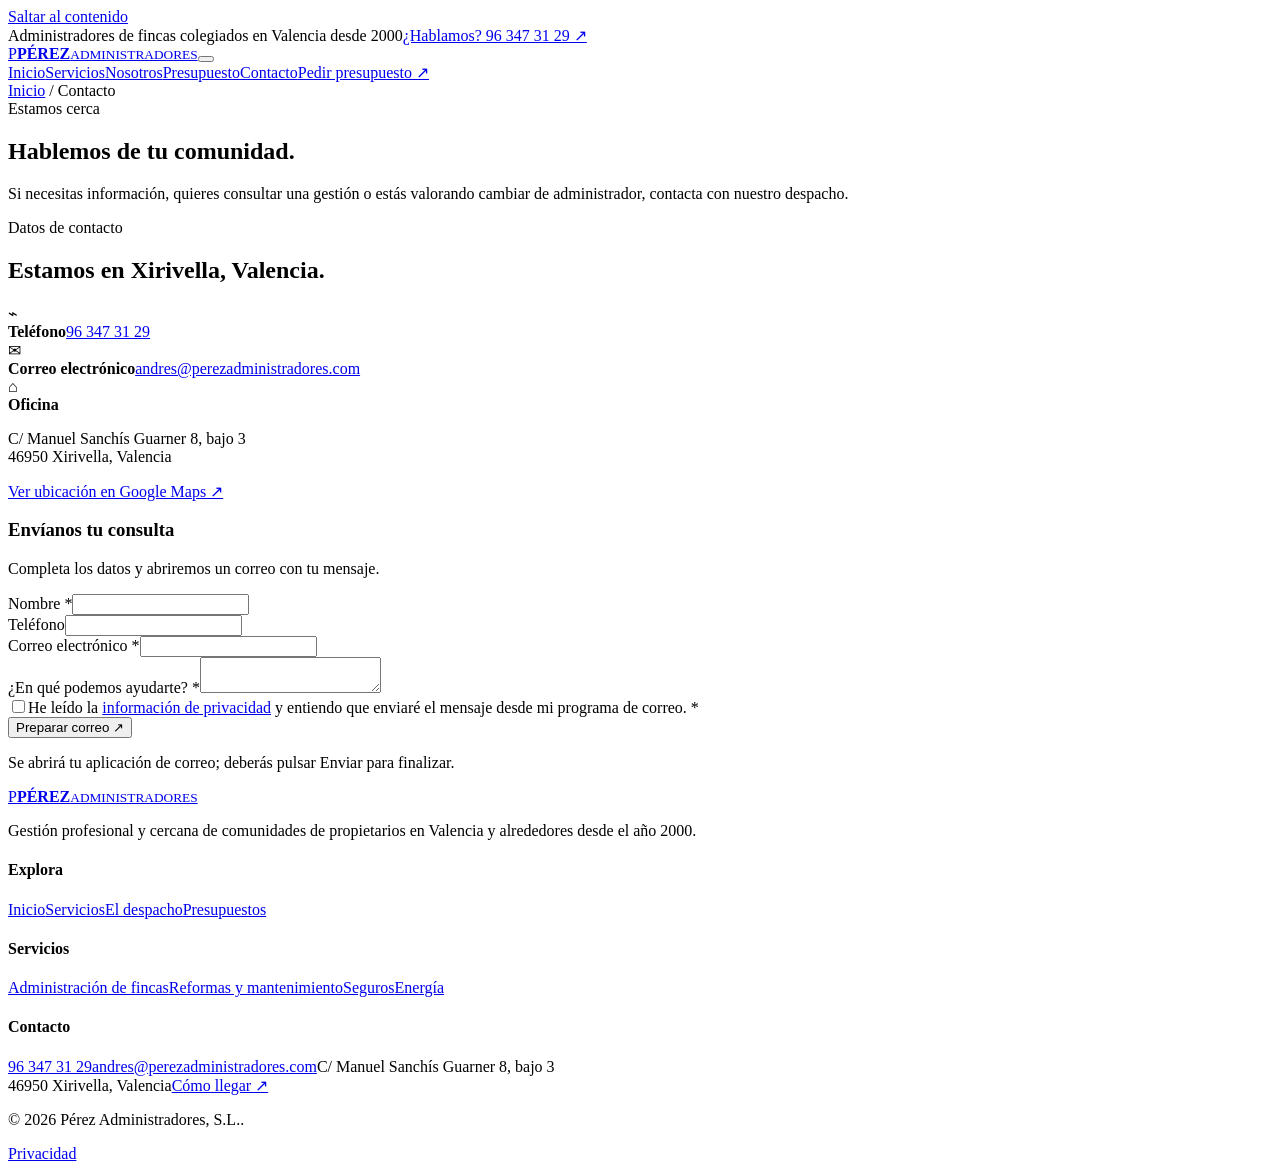
==== contacto.html @ abc40486 "Add files via upload" ====
<!doctype html><html lang="es"><head><meta charset="utf-8"><meta name="viewport" content="width=device-width,initial-scale=1"><meta name="theme-color" content="#173a36"><meta name="description" content="Contacto Pérez Administradores: teléfono 96 347 31 29, correo y oficina en C/ Manuel Sanchís Guarner 8, Xirivella, Valencia."><meta property="og:type" content="website"><meta property="og:title" content="Contacto y Oficina en Xirivella | Pérez Administradores"><meta property="og:description" content="Contacto Pérez Administradores: teléfono 96 347 31 29, correo y oficina en C/ Manuel Sanchís Guarner 8, Xirivella, Valencia."><meta property="og:locale" content="es_ES"><meta property="og:url" content="https://www.perezadministradores.com/contacto.html"><link rel="canonical" href="https://www.perezadministradores.com/contacto.html"><link rel="icon" href="assets/favicon.svg" type="image/svg+xml"><link rel="stylesheet" href="assets/style.css"><script src="assets/main.js" defer></script><title>Contacto y Oficina en Xirivella | Pérez Administradores</title></head><body><a class="skip-link" href="#contenido">Saltar al contenido</a><div class="topbar"><div class="container topbar-inner"><span>Administradores de fincas colegiados en Valencia desde 2000</span><a href="tel:+34963473129">¿Hablamos? 96 347 31 29 ↗</a></div></div><header class="nav-shell"><div class="container nav-inner"><a class="brand" href="index.html" aria-label="Pérez Administradores, inicio"><span class="brand-mark" aria-hidden="true">P</span><span class="brand-name"><strong>PÉREZ</strong><small>ADMINISTRADORES</small></span></a><button class="nav-toggle" aria-label="Abrir menú" aria-controls="main-navigation" aria-expanded="false"><span></span><span></span><span></span></button><nav class="nav-links" id="main-navigation" aria-label="Navegación principal"><a href="index.html">Inicio</a><a href="servicios.html">Servicios</a><a href="nosotros.html">Nosotros</a><a href="presupuesto.html">Presupuesto</a><a href="contacto.html" aria-current="page">Contacto</a><a class="btn small nav-cta" href="presupuesto.html">Pedir presupuesto ↗</a></nav></div></header><main id="contenido"><section class="page-hero"><div class="container"><div class="breadcrumb"><a href="index.html">Inicio</a> / Contacto</div><span class="eyebrow">Estamos cerca</span><h1>Hablemos de <span class="display-serif">tu comunidad.</span></h1><p>Si necesitas información, quieres consultar una gestión o estás valorando cambiar de administrador, contacta con nuestro despacho.</p></div></section><section class="section"><div class="container contact-grid"><div><span class="eyebrow">Datos de contacto</span><h2>Estamos en Xirivella, Valencia.</h2><div class="contact-item"><span class="contact-bullet" aria-hidden="true">⌁</span><div><strong>Teléfono</strong><a href="tel:+34963473129">96 347 31 29</a></div></div><div class="contact-item"><span class="contact-bullet" aria-hidden="true">✉</span><div><strong>Correo electrónico</strong><a href="mailto:andres@perezadministradores.com">andres@perezadministradores.com</a></div></div><div class="contact-item"><span class="contact-bullet" aria-hidden="true">⌂</span><div><strong>Oficina</strong><p>C/ Manuel Sanchís Guarner 8, bajo 3<br>46950 Xirivella, Valencia</p></div></div><div class="spacer-24"></div><a class="btn btn-outline" href="https://www.google.com/maps/search/?api=1&amp;query=Calle+Manuel+Sanchis+Guarner+8+Xirivella" target="_blank" rel="noopener noreferrer">Ver ubicación en Google Maps ↗</a></div><div class="form-shell"><h3>Envíanos tu consulta</h3><p>Completa los datos y abriremos un correo con tu mensaje.</p><form data-mailto="Consulta de contacto"><div class="form-grid"><div class="field"><label for="contact-name">Nombre *</label><input id="contact-name" name="Nombre" autocomplete="name" required></div><div class="field"><label for="contact-phone">Teléfono</label><input id="contact-phone" name="Teléfono" type="tel" autocomplete="tel"></div><div class="field full"><label for="contact-email">Correo electrónico *</label><input id="contact-email" name="Correo" type="email" autocomplete="email" required></div><div class="field full"><label for="contact-message">¿En qué podemos ayudarte? *</label><textarea id="contact-message" name="Mensaje" required></textarea></div></div><div class="check-row"><input type="checkbox" id="contact-policy" name="privacidad" value="Aceptada" required><label for="contact-policy">He leído la <a href="privacidad.html" target="_blank" rel="noopener noreferrer">información de privacidad</a> y entiendo que enviaré el mensaje desde mi programa de correo. *</label></div><button type="submit" class="btn">Preparar correo ↗</button><p class="form-hint">Se abrirá tu aplicación de correo; deberás pulsar Enviar para finalizar.</p><p class="form-feedback" aria-live="polite"></p></form></div></div></section></main><footer class="footer"><div class="container"><div class="footer-grid"><div><a class="brand" href="index.html" aria-label="Pérez Administradores, inicio"><span class="brand-mark" aria-hidden="true">P</span><span class="brand-name"><strong>PÉREZ</strong><small>ADMINISTRADORES</small></span></a><p>Gestión profesional y cercana de comunidades de propietarios en Valencia y alrededores desde el año 2000.</p></div><div><h4>Explora</h4><div class="footer-links"><a href="index.html">Inicio</a><a href="servicios.html">Servicios</a><a href="nosotros.html">El despacho</a><a href="presupuesto.html">Presupuestos</a></div></div><div><h4>Servicios</h4><div class="footer-links"><a href="servicios.html#administracion">Administración de fincas</a><a href="servicios.html#reformas">Reformas y mantenimiento</a><a href="servicios.html#seguros">Seguros</a><a href="servicios.html#energia">Energía</a></div></div><div><h4>Contacto</h4><div class="footer-links"><a href="tel:+34963473129">96 347 31 29</a><a href="mailto:andres@perezadministradores.com">andres@perezadministradores.com</a><span>C/ Manuel Sanchís Guarner 8, bajo 3<br>46950 Xirivella, Valencia</span><a href="contacto.html">Cómo llegar ↗</a></div></div></div><div class="footer-bottom"><p>© <span id="year">2026</span> Pérez Administradores, S.L..</p><div style="display:flex;gap:18px;flex-wrap:wrap"><a href="privacidad.html">Privacidad</a></div></div></div></footer></body></html>
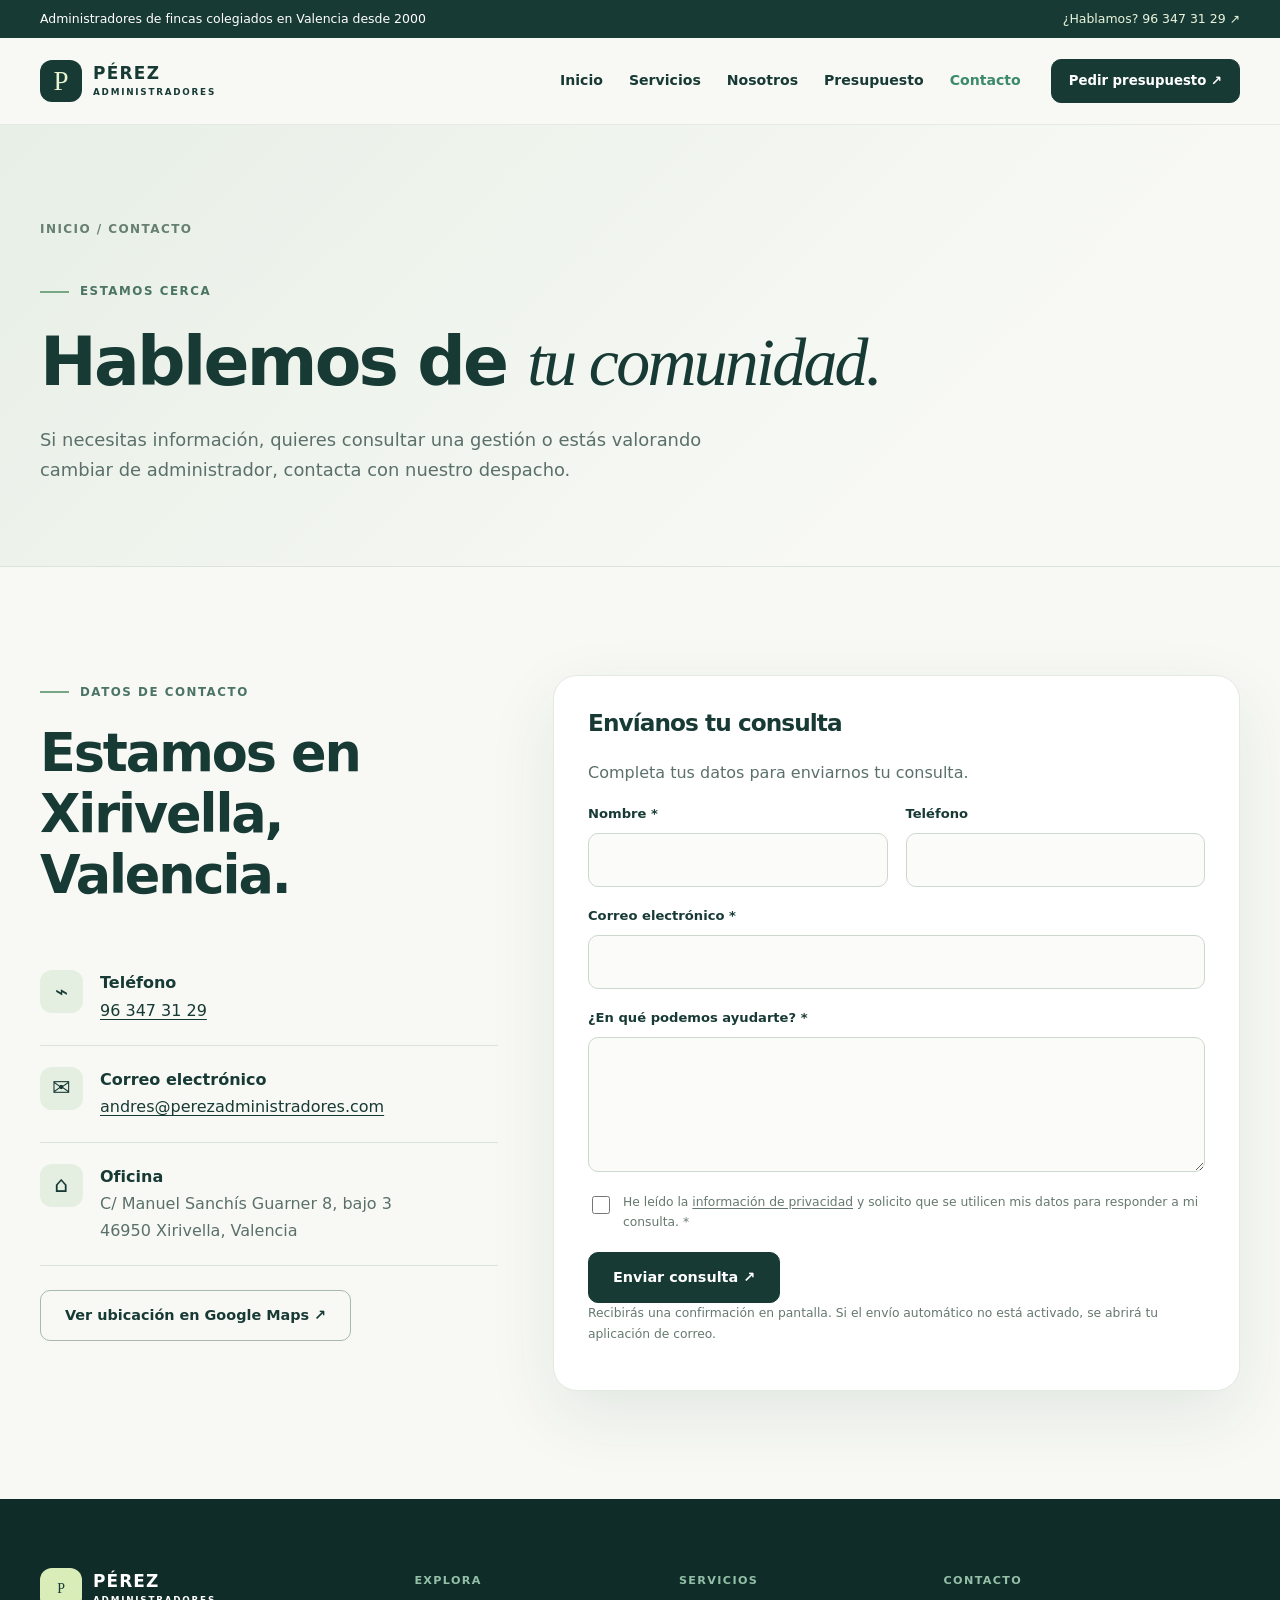
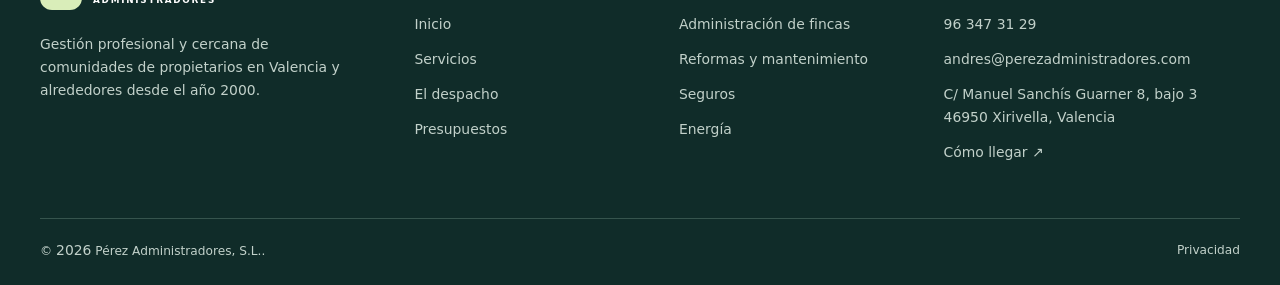
==== commit 4b5a4308: "Add files via upload" ====
--- a/contacto.html
+++ b/contacto.html
@@ -1 +1 @@
-<!doctype html><html lang="es"><head><meta charset="utf-8"><meta name="viewport" content="width=device-width,initial-scale=1"><meta name="theme-color" content="#173a36"><meta name="description" content="Contacto Pérez Administradores: teléfono 96 347 31 29, correo y oficina en C/ Manuel Sanchís Guarner 8, Xirivella, Valencia."><meta property="og:type" content="website"><meta property="og:title" content="Contacto y Oficina en Xirivella | Pérez Administradores"><meta property="og:description" content="Contacto Pérez Administradores: teléfono 96 347 31 29, correo y oficina en C/ Manuel Sanchís Guarner 8, Xirivella, Valencia."><meta property="og:locale" content="es_ES"><meta property="og:url" content="https://www.perezadministradores.com/contacto.html"><link rel="canonical" href="https://www.perezadministradores.com/contacto.html"><link rel="icon" href="assets/favicon.svg" type="image/svg+xml"><link rel="stylesheet" href="assets/style.css"><script src="assets/main.js" defer></script><title>Contacto y Oficina en Xirivella | Pérez Administradores</title></head><body><a class="skip-link" href="#contenido">Saltar al contenido</a><div class="topbar"><div class="container topbar-inner"><span>Administradores de fincas colegiados en Valencia desde 2000</span><a href="tel:+34963473129">¿Hablamos? 96 347 31 29 ↗</a></div></div><header class="nav-shell"><div class="container nav-inner"><a class="brand" href="index.html" aria-label="Pérez Administradores, inicio"><span class="brand-mark" aria-hidden="true">P</span><span class="brand-name"><strong>PÉREZ</strong><small>ADMINISTRADORES</small></span></a><button class="nav-toggle" aria-label="Abrir menú" aria-controls="main-navigation" aria-expanded="false"><span></span><span></span><span></span></button><nav class="nav-links" id="main-navigation" aria-label="Navegación principal"><a href="index.html">Inicio</a><a href="servicios.html">Servicios</a><a href="nosotros.html">Nosotros</a><a href="presupuesto.html">Presupuesto</a><a href="contacto.html" aria-current="page">Contacto</a><a class="btn small nav-cta" href="presupuesto.html">Pedir presupuesto ↗</a></nav></div></header><main id="contenido"><section class="page-hero"><div class="container"><div class="breadcrumb"><a href="index.html">Inicio</a> / Contacto</div><span class="eyebrow">Estamos cerca</span><h1>Hablemos de <span class="display-serif">tu comunidad.</span></h1><p>Si necesitas información, quieres consultar una gestión o estás valorando cambiar de administrador, contacta con nuestro despacho.</p></div></section><section class="section"><div class="container contact-grid"><div><span class="eyebrow">Datos de contacto</span><h2>Estamos en Xirivella, Valencia.</h2><div class="contact-item"><span class="contact-bullet" aria-hidden="true">⌁</span><div><strong>Teléfono</strong><a href="tel:+34963473129">96 347 31 29</a></div></div><div class="contact-item"><span class="contact-bullet" aria-hidden="true">✉</span><div><strong>Correo electrónico</strong><a href="mailto:andres@perezadministradores.com">andres@perezadministradores.com</a></div></div><div class="contact-item"><span class="contact-bullet" aria-hidden="true">⌂</span><div><strong>Oficina</strong><p>C/ Manuel Sanchís Guarner 8, bajo 3<br>46950 Xirivella, Valencia</p></div></div><div class="spacer-24"></div><a class="btn btn-outline" href="https://www.google.com/maps/search/?api=1&amp;query=Calle+Manuel+Sanchis+Guarner+8+Xirivella" target="_blank" rel="noopener noreferrer">Ver ubicación en Google Maps ↗</a></div><div class="form-shell"><h3>Envíanos tu consulta</h3><p>Completa los datos y abriremos un correo con tu mensaje.</p><form data-mailto="Consulta de contacto"><div class="form-grid"><div class="field"><label for="contact-name">Nombre *</label><input id="contact-name" name="Nombre" autocomplete="name" required></div><div class="field"><label for="contact-phone">Teléfono</label><input id="contact-phone" name="Teléfono" type="tel" autocomplete="tel"></div><div class="field full"><label for="contact-email">Correo electrónico *</label><input id="contact-email" name="Correo" type="email" autocomplete="email" required></div><div class="field full"><label for="contact-message">¿En qué podemos ayudarte? *</label><textarea id="contact-message" name="Mensaje" required></textarea></div></div><div class="check-row"><input type="checkbox" id="contact-policy" name="privacidad" value="Aceptada" required><label for="contact-policy">He leído la <a href="privacidad.html" target="_blank" rel="noopener noreferrer">información de privacidad</a> y entiendo que enviaré el mensaje desde mi programa de correo. *</label></div><button type="submit" class="btn">Preparar correo ↗</button><p class="form-hint">Se abrirá tu aplicación de correo; deberás pulsar Enviar para finalizar.</p><p class="form-feedback" aria-live="polite"></p></form></div></div></section></main><footer class="footer"><div class="container"><div class="footer-grid"><div><a class="brand" href="index.html" aria-label="Pérez Administradores, inicio"><span class="brand-mark" aria-hidden="true">P</span><span class="brand-name"><strong>PÉREZ</strong><small>ADMINISTRADORES</small></span></a><p>Gestión profesional y cercana de comunidades de propietarios en Valencia y alrededores desde el año 2000.</p></div><div><h4>Explora</h4><div class="footer-links"><a href="index.html">Inicio</a><a href="servicios.html">Servicios</a><a href="nosotros.html">El despacho</a><a href="presupuesto.html">Presupuestos</a></div></div><div><h4>Servicios</h4><div class="footer-links"><a href="servicios.html#administracion">Administración de fincas</a><a href="servicios.html#reformas">Reformas y mantenimiento</a><a href="servicios.html#seguros">Seguros</a><a href="servicios.html#energia">Energía</a></div></div><div><h4>Contacto</h4><div class="footer-links"><a href="tel:+34963473129">96 347 31 29</a><a href="mailto:andres@perezadministradores.com">andres@perezadministradores.com</a><span>C/ Manuel Sanchís Guarner 8, bajo 3<br>46950 Xirivella, Valencia</span><a href="contacto.html">Cómo llegar ↗</a></div></div></div><div class="footer-bottom"><p>© <span id="year">2026</span> Pérez Administradores, S.L..</p><div style="display:flex;gap:18px;flex-wrap:wrap"><a href="privacidad.html">Privacidad</a></div></div></div></footer></body></html>+<!doctype html><html lang="es"><head><meta charset="utf-8"><meta name="viewport" content="width=device-width,initial-scale=1"><meta name="theme-color" content="#173a36"><meta name="description" content="Contacto Pérez Administradores: teléfono 96 347 31 29, correo y oficina en C/ Manuel Sanchís Guarner 8, Xirivella, Valencia."><meta property="og:type" content="website"><meta property="og:title" content="Contacto y Oficina en Xirivella | Pérez Administradores"><meta property="og:description" content="Contacto Pérez Administradores: teléfono 96 347 31 29, correo y oficina en C/ Manuel Sanchís Guarner 8, Xirivella, Valencia."><meta property="og:locale" content="es_ES"><meta property="og:url" content="https://www.perezadministradores.com/contacto.html"><link rel="canonical" href="https://www.perezadministradores.com/contacto.html"><link rel="icon" href="assets/favicon.svg" type="image/svg+xml"><link rel="stylesheet" href="assets/style.css"><script src="assets/main.js" defer></script><title>Contacto y Oficina en Xirivella | Pérez Administradores</title></head><body><a class="skip-link" href="#contenido">Saltar al contenido</a><div class="topbar"><div class="container topbar-inner"><span>Administradores de fincas colegiados en Valencia desde 2000</span><a href="tel:+34963473129">¿Hablamos? 96 347 31 29 ↗</a></div></div><header class="nav-shell"><div class="container nav-inner"><a class="brand" href="index.html" aria-label="Pérez Administradores, inicio"><span class="brand-mark" aria-hidden="true">P</span><span class="brand-name"><strong>PÉREZ</strong><small>ADMINISTRADORES</small></span></a><button class="nav-toggle" aria-label="Abrir menú" aria-controls="main-navigation" aria-expanded="false"><span></span><span></span><span></span></button><nav class="nav-links" id="main-navigation" aria-label="Navegación principal"><a href="index.html">Inicio</a><a href="servicios.html">Servicios</a><a href="nosotros.html">Nosotros</a><a href="presupuesto.html">Presupuesto</a><a href="contacto.html" aria-current="page">Contacto</a><a class="btn small nav-cta" href="presupuesto.html">Pedir presupuesto ↗</a></nav></div></header><main id="contenido"><section class="page-hero"><div class="container"><div class="breadcrumb"><a href="index.html">Inicio</a> / Contacto</div><span class="eyebrow">Estamos cerca</span><h1>Hablemos de <span class="display-serif">tu comunidad.</span></h1><p>Si necesitas información, quieres consultar una gestión o estás valorando cambiar de administrador, contacta con nuestro despacho.</p></div></section><section class="section"><div class="container contact-grid"><div><span class="eyebrow">Datos de contacto</span><h2>Estamos en Xirivella, Valencia.</h2><div class="contact-item"><span class="contact-bullet" aria-hidden="true">⌁</span><div><strong>Teléfono</strong><a href="tel:+34963473129">96 347 31 29</a></div></div><div class="contact-item"><span class="contact-bullet" aria-hidden="true">✉</span><div><strong>Correo electrónico</strong><a href="mailto:andres@perezadministradores.com">andres@perezadministradores.com</a></div></div><div class="contact-item"><span class="contact-bullet" aria-hidden="true">⌂</span><div><strong>Oficina</strong><p>C/ Manuel Sanchís Guarner 8, bajo 3<br>46950 Xirivella, Valencia</p></div></div><div class="spacer-24"></div><a class="btn btn-outline" href="https://www.google.com/maps/search/?api=1&amp;query=Calle+Manuel+Sanchis+Guarner+8+Xirivella" target="_blank" rel="noopener noreferrer">Ver ubicación en Google Maps ↗</a></div><div class="form-shell"><h3>Envíanos tu consulta</h3><p>Completa tus datos para enviarnos tu consulta.</p><form data-api-form="contacto"><div class="form-grid"><div class="field"><label for="contact-name">Nombre *</label><input id="contact-name" name="Nombre" autocomplete="name" required></div><div class="field"><label for="contact-phone">Teléfono</label><input id="contact-phone" name="Teléfono" type="tel" autocomplete="tel"></div><div class="field full"><label for="contact-email">Correo electrónico *</label><input id="contact-email" name="Correo" type="email" autocomplete="email" required></div><div class="field full"><label for="contact-message">¿En qué podemos ayudarte? *</label><textarea id="contact-message" name="Mensaje" required></textarea></div></div><div class="check-row"><input type="checkbox" id="contact-policy" name="privacidad" value="Aceptada" required><label for="contact-policy">He leído la <a href="privacidad.html" target="_blank" rel="noopener noreferrer">información de privacidad</a> y solicito que se utilicen mis datos para responder a mi consulta. *</label></div><button type="submit" class="btn">Enviar consulta ↗</button><p class="form-hint">Recibirás una confirmación en pantalla. Si el envío automático no está activado, se abrirá tu aplicación de correo.</p><div class="field full" style="position:absolute;left:-9999px" aria-hidden="true"><label for="website-contacto">Sitio web</label><input id="website-contacto" name="website" tabindex="-1" autocomplete="off"></div><div class="turnstile-wrap" data-turnstile-container hidden></div><p class="form-feedback" role="status" aria-live="polite"></p></form></div></div></section></main><footer class="footer"><div class="container"><div class="footer-grid"><div><a class="brand" href="index.html" aria-label="Pérez Administradores, inicio"><span class="brand-mark" aria-hidden="true">P</span><span class="brand-name"><strong>PÉREZ</strong><small>ADMINISTRADORES</small></span></a><p>Gestión profesional y cercana de comunidades de propietarios en Valencia y alrededores desde el año 2000.</p></div><div><h4>Explora</h4><div class="footer-links"><a href="index.html">Inicio</a><a href="servicios.html">Servicios</a><a href="nosotros.html">El despacho</a><a href="presupuesto.html">Presupuestos</a></div></div><div><h4>Servicios</h4><div class="footer-links"><a href="servicios.html#administracion">Administración de fincas</a><a href="servicios.html#reformas">Reformas y mantenimiento</a><a href="servicios.html#seguros">Seguros</a><a href="servicios.html#energia">Energía</a></div></div><div><h4>Contacto</h4><div class="footer-links"><a href="tel:+34963473129">96 347 31 29</a><a href="mailto:andres@perezadministradores.com">andres@perezadministradores.com</a><span>C/ Manuel Sanchís Guarner 8, bajo 3<br>46950 Xirivella, Valencia</span><a href="contacto.html">Cómo llegar ↗</a></div></div></div><div class="footer-bottom"><p>© <span id="year">2026</span> Pérez Administradores, S.L..</p><div style="display:flex;gap:18px;flex-wrap:wrap"><a href="privacidad.html">Privacidad</a></div></div></div></footer><script type="module" src="assets/formularios.js"></script></body></html>
--- a/assets/style.css
+++ b/assets/style.css
@@ -0,0 +1,7 @@
+/* PÉREZ ADMINISTRADORES — web estática editable */
+:root{--ink:#183a35;--ink-2:#24504a;--muted:#5b706b;--bg:#f8f9f5;--paper:#fff;--soft:#edf3e9;--accent:#d9edb9;--line:#dce4dc;--shadow:0 24px 70px rgba(15,57,45,.09);--radius:22px;--wide:1200px}
+*{box-sizing:border-box}html{scroll-behavior:smooth}body{margin:0;color:var(--ink);background:var(--bg);font:16px/1.65 Inter,ui-sans-serif,system-ui,-apple-system,BlinkMacSystemFont,"Segoe UI",sans-serif;-webkit-font-smoothing:antialiased}a{color:inherit;text-decoration:none}button,input,textarea,select{font:inherit}button{cursor:pointer}img,svg{max-width:100%}h1,h2,h3,h4,p{margin-top:0}h1,h2,h3{line-height:1.16;letter-spacing:-.04em}h1{font-size:clamp(3.1rem,6vw,6.1rem);font-weight:600}h2{font-size:clamp(2.25rem,4.1vw,3.8rem);font-weight:600}h3{font-size:1.45rem;font-weight:620}p{color:var(--muted)}.container{width:min(calc(100% - 48px),var(--wide));margin-inline:auto}.section{padding:108px 0}.section-sm{padding:72px 0}.eyebrow{display:inline-flex;align-items:center;gap:11px;color:#4b7464;font-size:.74rem;font-weight:800;letter-spacing:.13em;text-transform:uppercase;margin-bottom:21px}.eyebrow:before{content:'';width:29px;height:2px;background:#78a788}.display-serif{font-family:Georgia,'Times New Roman',serif;font-weight:400;font-style:italic}.section-heading{max-width:740px;margin-bottom:48px}.section-heading p{font-size:1.1rem;max-width:625px;margin:17px 0 0}.section-heading.center{text-align:center;margin-inline:auto}.section-heading.center p{margin-inline:auto}.skip-link{position:absolute;top:-100px;left:16px;z-index:500;background:#fff;padding:10px 18px}.skip-link:focus{top:16px}.topbar{background:var(--ink);color:#fff;font-size:.78rem}.topbar-inner{min-height:38px;display:flex;align-items:center;justify-content:space-between;gap:20px}.topbar a{color:#e9f5dc}.topbar a:hover{text-decoration:underline}.nav-shell{background:rgba(248,249,245,.97);backdrop-filter:blur(14px);border-bottom:1px solid rgba(30,60,50,.08);position:sticky;top:0;z-index:90}.nav-inner{height:86px;display:flex;align-items:center;gap:26px}.brand{display:inline-flex;gap:11px;align-items:center;flex-shrink:0}.brand-mark{width:42px;height:42px;background:var(--ink);color:#e7f4d0;border-radius:12px;display:grid;place-items:center;font-family:Georgia,serif;font-size:27px;line-height:1}.brand-name{display:flex;flex-direction:column;color:var(--ink);line-height:1.12;letter-spacing:.08em}.brand-name strong{font-size:1.06rem;font-weight:790}.brand-name small{font-size:.55rem;font-weight:850;letter-spacing:.2em;margin-top:5px}.nav-links{display:flex;align-items:center;gap:26px;margin-left:auto}.nav-links a{font-size:.88rem;font-weight:650;white-space:nowrap}.nav-links a:hover,.nav-links a[aria-current="page"]{color:#3c8a69}.nav-cta{margin-left:4px}.btn{min-height:51px;display:inline-flex;align-items:center;justify-content:center;gap:11px;padding:12px 24px;background:var(--ink);border:1px solid var(--ink);border-radius:10px;color:#fff!important;font-weight:720;font-size:.9rem;line-height:1.2;text-align:center;transition:transform .18s,background .18s,box-shadow .18s}.btn:hover{transform:translateY(-2px);background:#285e50;box-shadow:0 12px 28px rgba(20,64,55,.18)}.btn-light{background:var(--accent);border-color:var(--accent);color:var(--ink)!important}.btn-light:hover{background:#e7f5ca}.btn-outline{background:transparent;border-color:#a8b9ae;color:var(--ink)!important}.btn-outline:hover{background:#edf4e8}.btn-white{background:white;border-color:white;color:var(--ink)!important}.btn.small{min-height:44px;padding:10px 17px;font-size:.83rem}.nav-toggle{display:none;margin-left:auto;width:44px;height:44px;border:1px solid var(--line);border-radius:10px;background:#fff;align-items:center;justify-content:center;flex-direction:column;gap:5px}.nav-toggle span{width:19px;height:2px;background:var(--ink);display:block}.hero{position:relative;overflow:hidden;padding:54px 0 78px}.hero-layout{display:grid;grid-template-columns:1fr .96fr;gap:45px;align-items:center}.hero-copy{padding:30px 0 35px}.hero h1{max-width:690px;margin-bottom:27px}.hero h1 em{color:#65937c}.hero-lead{font-size:1.15rem;max-width:510px;line-height:1.8;margin-bottom:32px}.actions{display:flex;align-items:center;gap:12px;flex-wrap:wrap}.hero-note{display:flex;gap:20px;align-items:center;flex-wrap:wrap;color:#52665d;font-size:.79rem;margin-top:35px;font-weight:650}.hero-note span{display:inline-flex;align-items:center;gap:8px}.check-icon{display:inline-grid;place-items:center;width:19px;height:19px;background:#e4f0d7;border-radius:50%;color:#326949;font-size:12px;font-weight:800}.visual{min-height:600px;position:relative;border-radius:30px;background:#dce8dc;overflow:hidden;isolation:isolate}.visual>img{width:100%;height:100%;object-fit:cover;display:block;position:absolute;inset:0}.visual:after{content:'';position:absolute;inset:0;background:linear-gradient(0deg,rgba(20,60,45,.23),transparent 32%);pointer-events:none}.floating-card{position:absolute;z-index:2;background:rgba(255,255,255,.96);box-shadow:var(--shadow);border:1px solid #fff;border-radius:16px;padding:19px 22px;display:flex;align-items:center;gap:15px}.floating-card.top{top:25px;right:23px}.floating-card.bottom{left:25px;bottom:27px}.floating-icon{width:45px;height:45px;background:#e7f2e2;border-radius:12px;display:grid;place-items:center;font-size:23px}.floating-card strong{display:block;font-size:1rem;letter-spacing:-.02em}.floating-card small{display:block;color:var(--muted);font-size:.74rem;margin-top:1px}.stats-band{background:#eaf0e8;border-block:1px solid #dce6dc}.stats-grid{display:grid;grid-template-columns:repeat(4,1fr);gap:25px}.stat{padding:28px 5px 27px;display:flex;flex-direction:column;gap:5px}.stat strong{font-size:2rem;line-height:1.1;letter-spacing:-.05em;color:var(--ink)}.stat span{color:#59736a;font-size:.82rem;font-weight:650}.grid-2{display:grid;grid-template-columns:repeat(2,minmax(0,1fr));gap:24px}.grid-3{display:grid;grid-template-columns:repeat(3,minmax(0,1fr));gap:22px}.grid-4{display:grid;grid-template-columns:repeat(4,minmax(0,1fr));gap:18px}.service-card{background:#fff;padding:32px;border:1px solid #e7eee6;border-radius:var(--radius);min-height:305px;display:flex;flex-direction:column;transition:transform .2s,box-shadow .2s}.service-card:hover{transform:translateY(-5px);box-shadow:var(--shadow)}.service-icon{height:57px;width:57px;display:grid;place-items:center;border-radius:15px;background:#e7f1df;color:var(--ink);margin-bottom:27px}.service-icon svg{width:27px;height:27px;stroke:currentColor;fill:none;stroke-width:1.8;stroke-linecap:round;stroke-linejoin:round}.service-card h3{font-size:1.42rem;margin-bottom:11px}.service-card p{font-size:.91rem;line-height:1.8;margin-bottom:26px}.text-link{display:inline-flex;align-items:center;gap:9px;color:var(--ink);font-weight:760;font-size:.89rem;margin-top:auto}.text-link:hover{text-decoration:underline;text-underline-offset:4px}.soft-section{background:#f0f4ee}.split{display:grid;grid-template-columns:1fr 1fr;gap:90px;align-items:center}.info-panel{background:var(--ink);color:#fff;border-radius:26px;padding:52px 48px;position:relative;overflow:hidden}.info-panel:after{content:'';position:absolute;border:1px solid rgba(255,255,255,.16);width:350px;height:350px;border-radius:50%;right:-140px;bottom:-170px}.info-panel h3{font-size:2rem;max-width:375px;margin:18px 0 34px}.info-panel p{color:#bfd1c7}.info-points{display:grid;gap:24px}.info-point{display:flex;gap:18px}.info-point .number{font-weight:800;color:#b5d99c;font-size:1.1rem;flex-shrink:0}.info-point h4{margin:0 0 3px;font-size:1.06rem}.info-point p{margin:0;line-height:1.65;font-size:.88rem}.feature-list{padding:0;list-style:none;margin:25px 0 0;display:grid;gap:14px}.feature-list li{display:flex;align-items:flex-start;gap:12px;font-size:.98rem;color:#405e55}.feature-list li:before{content:'✓';color:#2e7054;background:#e0f0dd;width:22px;height:22px;border-radius:50%;flex-shrink:0;text-align:center;line-height:22px;font-weight:900;font-size:.76rem;margin-top:2px}.banner{background:var(--ink);color:white;padding:60px 0}.banner-inner{display:flex;align-items:center;justify-content:space-between;gap:38px}.banner h2{font-size:clamp(2rem,3.4vw,3.2rem);max-width:690px;margin-bottom:14px}.banner p{color:#c5d8c9;margin:0;font-size:1.02rem}.banner .btn{flex-shrink:0}.faq{display:grid;grid-template-columns:.8fr 1.2fr;gap:80px;align-items:start}.faq-items{display:grid;border-top:1px solid #d6e3d7}.faq-item{border-bottom:1px solid #d6e3d7;padding:20px 0}.faq-item summary{list-style:none;cursor:pointer;font-weight:740;padding-right:30px;position:relative}.faq-item summary::-webkit-details-marker{display:none}.faq-item summary:after{content:'+';font-size:1.45rem;position:absolute;right:0;top:-4px;font-weight:400}.faq-item[open] summary:after{content:'−'}.faq-item p{margin:13px 25px 0 0;font-size:.92rem}.footer{background:#102c29;color:white;padding:69px 0 24px}.footer .brand-name,.footer .brand-mark{color:white}.footer .brand-mark{background:#d9edb9;color:var(--ink)}.footer-grid{display:grid;grid-template-columns:1.5fr 1fr 1fr 1.35fr;gap:45px}.footer p,.footer a,.footer span{color:#c2d1ca;font-size:.87rem}.footer p{max-width:315px;margin:23px 0 0}.footer h4{text-transform:uppercase;letter-spacing:.12em;font-size:.7rem;color:#93bfa7;margin:4px 0 22px}.footer-links{display:grid;gap:12px}.footer a:hover{color:#fff;text-decoration:underline}.footer-bottom{border-top:1px solid #36544d;margin-top:54px;padding-top:20px;display:flex;align-items:center;justify-content:space-between;gap:15px;flex-wrap:wrap}.footer-bottom p{margin:0;font-size:.76rem}.footer-bottom a{font-size:.76rem}.page-hero{padding:95px 0 82px;background:linear-gradient(135deg,#e7efe6,#f8f9f5 73%);border-bottom:1px solid var(--line)}.page-hero h1{max-width:940px;font-size:clamp(2.9rem,5.3vw,5.4rem);margin-bottom:23px}.page-hero p{max-width:670px;font-size:1.12rem;margin-bottom:0}.breadcrumb{font-size:.75rem;text-transform:uppercase;letter-spacing:.12em;color:#667f70;margin-bottom:35px;font-weight:700}.breadcrumb a:hover{text-decoration:underline}.detail-grid{display:grid;grid-template-columns:.85fr 1.15fr;gap:75px;padding:62px 0;border-bottom:1px solid var(--line)}.detail-grid:last-of-type{border-bottom:0}.detail-grid h2{font-size:clamp(2rem,3vw,2.8rem)}.detail-grid p{margin-bottom:20px}.detail-grid .feature-list{grid-template-columns:1fr 1fr;gap:15px}.kicker{font-size:.72rem;font-weight:800;color:#59816e;letter-spacing:.13em;text-transform:uppercase;margin-bottom:14px}.person{border:1px solid #e6ece5;background:#fff;border-radius:var(--radius);padding:34px}.avatar{width:76px;height:76px;border-radius:20px;background:linear-gradient(135deg,#c8dfc0,#eaf0dd);display:grid;place-items:center;font-size:1.55rem;font-weight:750;margin-bottom:23px}.person h3{margin-bottom:4px}.person .role{font-size:.85rem;font-weight:650;color:#58826e;margin-bottom:18px}.person p:last-child{margin-bottom:0}.note-card{background:#e8f1e3;border-radius:18px;padding:26px}.note-card p{margin:0}.form-shell{background:#fff;border:1px solid #e3eae1;border-radius:24px;box-shadow:var(--shadow);padding:34px}.form-grid{display:grid;grid-template-columns:1fr 1fr;gap:18px}.field{display:flex;flex-direction:column;gap:8px}.field.full{grid-column:1/-1}.field label{font-size:.82rem;color:var(--ink);font-weight:740}.field input,.field textarea,.field select{width:100%;border:1px solid #ccd8ce;border-radius:10px;padding:13px 15px;min-height:51px;background:#fbfcf9;color:#1c403a;outline:0}.field textarea{min-height:135px;resize:vertical}.field input:focus,.field textarea:focus,.field select:focus{border-color:#4d9b78;box-shadow:0 0 0 3px #e0efdd}.check-row{display:flex;align-items:flex-start;gap:10px;margin:20px 0}.check-row input{width:18px;height:18px;accent-color:var(--ink);margin-top:4px;flex-shrink:0}.check-row label,.form-hint{font-size:.77rem;color:#66796e}.check-row a{text-decoration:underline;text-underline-offset:2px}.form-feedback{margin:15px 0 0;font-size:.85rem}.form-feedback:empty{display:none}.contact-grid{display:grid;grid-template-columns:.8fr 1.2fr;gap:55px;align-items:start}.contact-item{display:flex;gap:17px;padding:21px 0;border-bottom:1px solid var(--line)}.contact-item strong{display:block;font-size:1rem;margin-bottom:1px}.contact-item p{margin:0}.contact-item a{text-decoration:underline;text-underline-offset:3px}.contact-bullet{height:43px;width:43px;display:grid;place-items:center;background:#e4eee1;border-radius:12px;flex-shrink:0;font-size:22px}.plans{display:grid;grid-template-columns:repeat(3,1fr);gap:20px}.plan{background:white;border:1px solid #dfe8db;border-radius:22px;padding:30px;display:flex;flex-direction:column}.plan.featured{background:var(--ink);color:white;border-color:var(--ink);transform:translateY(-8px)}.plan.featured p,.plan.featured li{color:#c3d7c8}.plan h3{font-size:1.6rem;margin:3px 0 12px}.plan p{font-size:.88rem;margin-bottom:16px}.plan ul{padding:0;list-style:none;display:grid;gap:12px;margin:7px 0 28px}.plan li{font-size:.87rem;color:#4e6d60;padding-left:22px;position:relative}.plan li:before{content:'✓';position:absolute;left:0;color:#60a878;font-weight:900}.plan.featured li:before{color:#b6e28f}.plan .btn{margin-top:auto}.plan .mini{font-size:.7rem;font-weight:800;letter-spacing:.12em;text-transform:uppercase;color:#639178}.plan.featured .mini{color:#c0e7a7}.legal{max-width:780px}.legal h2{font-size:1.8rem;margin-top:35px}.legal p,.legal li{color:#536f60}.legal li{margin-bottom:10px}.legal .warning{background:#fff6df;border:1px solid #eed8a1;padding:20px;border-radius:12px;color:#705c25}.bottom-cta{background:#e7f0e4;padding:76px 0;text-align:center}.bottom-cta h2{margin-bottom:15px}.bottom-cta p{max-width:650px;margin:0 auto 25px}.muted-small{font-size:.77rem!important}.spacer-24{height:24px}.highlight{color:#6a9478}.chip{display:inline-flex;padding:6px 12px;border-radius:25px;background:#e3eedc;color:#3e7052;font-size:.73rem;font-weight:800;letter-spacing:.06em;text-transform:uppercase;margin-bottom:15px}.anchor{scroll-margin-top:105px}
+@media(max-width:1060px){.nav-links{gap:15px}.nav-cta{padding:10px 14px}.hero-layout{gap:22px}.visual{min-height:540px}.split{gap:42px}.footer-grid{gap:24px}}
+@media(max-width:850px){.nav-inner{height:73px}.nav-toggle{display:flex}.nav-links{position:absolute;top:100%;left:0;right:0;background:var(--bg);padding:20px 24px 28px;display:none;flex-direction:column;align-items:stretch;gap:0;border-top:1px solid var(--line);box-shadow:0 22px 35px rgba(0,0,0,.08)}.nav-links.open{display:flex}.nav-links>a{padding:12px 3px;border-bottom:1px solid var(--line)}.nav-links .nav-cta{margin:17px 0 0}.hero-layout{grid-template-columns:1fr}.hero{padding:52px 0}.hero-copy{padding:0}.hero h1{max-width:760px}.visual{min-height:520px}.stats-grid{grid-template-columns:repeat(2,1fr)}.split,.faq,.contact-grid{grid-template-columns:1fr;gap:42px}.grid-4{grid-template-columns:repeat(2,1fr)}.footer-grid{grid-template-columns:repeat(2,1fr)}.detail-grid{grid-template-columns:1fr;gap:10px}.plans{grid-template-columns:1fr}.plan.featured{transform:none}.banner-inner{align-items:flex-start;flex-direction:column}}
+@media(max-width:560px){.container{width:min(calc(100% - 34px),var(--wide))}.section{padding:73px 0}.section-sm{padding:49px 0}.topbar-inner{justify-content:center}.topbar-inner span{display:none}.hero h1{font-size:clamp(2.9rem,12.5vw,4.1rem)}.hero-lead{font-size:1rem}.actions{align-items:stretch}.actions .btn{width:100%}.visual{min-height:405px}.floating-card{padding:10px 12px;gap:8px;border-radius:11px}.floating-card.top{top:13px;right:12px}.floating-card.bottom{bottom:13px;left:12px}.floating-icon{width:31px;height:31px;font-size:16px}.floating-card strong{font-size:.79rem}.floating-card small{font-size:.61rem}.stats-grid{gap:0}.stat{padding:19px 0}.stat strong{font-size:1.62rem}.stat span{font-size:.71rem}.grid-2,.grid-3,.grid-4{grid-template-columns:1fr}.service-card{min-height:0;padding:26px}.info-panel{padding:33px 25px}.page-hero{padding:62px 0}.page-hero h1{font-size:clamp(2.6rem,11vw,4rem)}.detail-grid .feature-list{grid-template-columns:1fr}.form-shell{padding:22px}.form-grid{grid-template-columns:1fr}.field.full{grid-column:auto}.footer-grid{grid-template-columns:1fr;gap:34px}.footer-bottom{align-items:flex-start}.banner{padding:47px 0}.banner h2{font-size:2.1rem}}
+@media(prefers-reduced-motion:reduce){*,*::before,*::after{scroll-behavior:auto!important;transition:none!important}}
